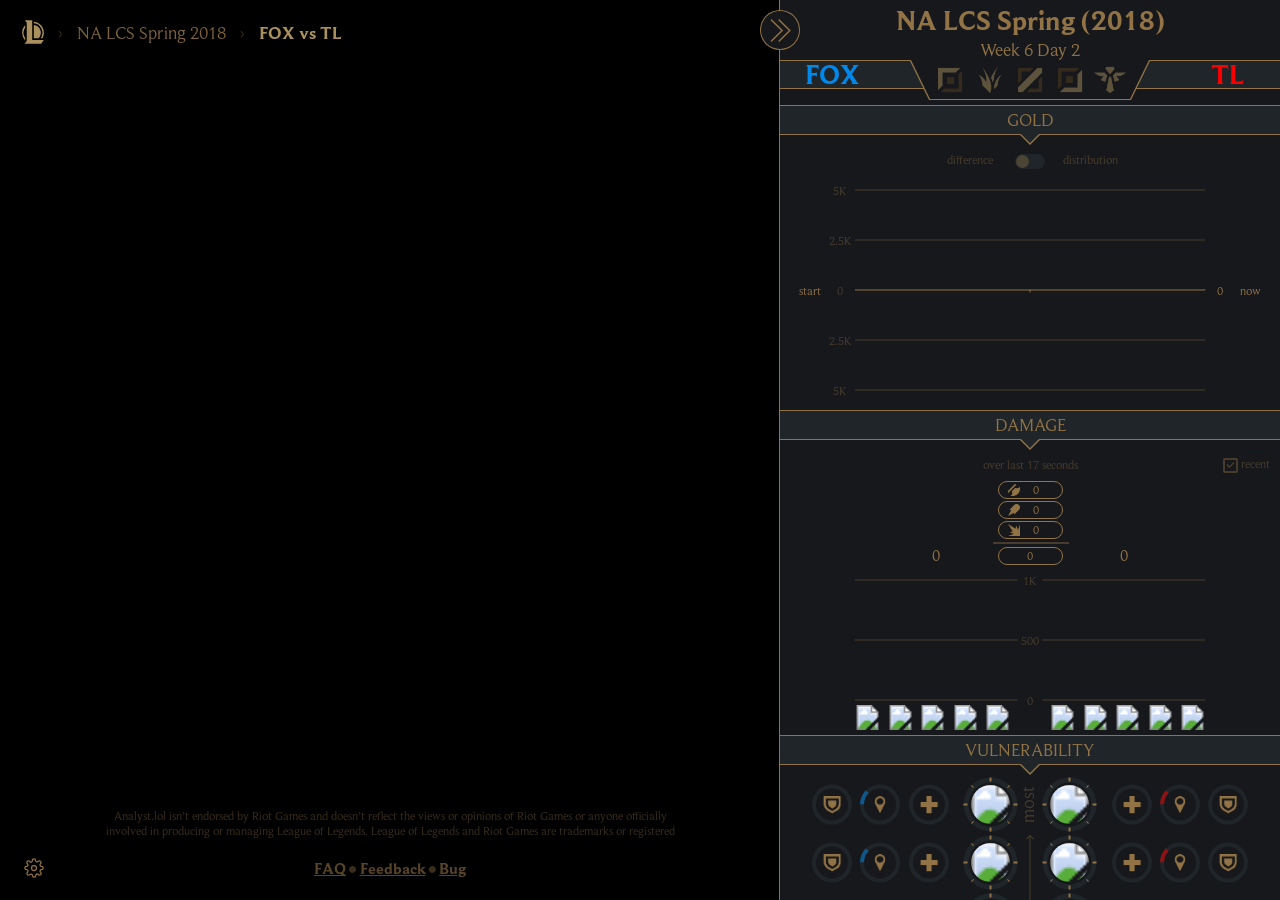
==== cs/index.html @ d7728520 "Update from https://github.com/hanscauwenbergh/lol-analyst/commit/0e7b8c67b54d99d92a9ac003f22424c6cb" ====
<!doctype html>
<html lang="en">
  <head>
    <meta charset="utf-8">
    <meta name="viewport" content="width=device-width, initial-scale=1, shrink-to-fit=no">
    <meta name="theme-color" content="#17181C">
    <!-- the pages are at paths such as /cs/: relative image paths, e.g. ./role-icons/, are from the root -->
    <base href="/">
    <link rel="manifest" href="/manifest.json">
    <link rel="icon" type="image/png" href="/favicon-16.png" sizes="16x16">
    <link rel="icon" type="image/png" href="/favicon-32.png" sizes="32x32">
    <link rel="icon" type="image/png" href="/favicon-96.png" sizes="96x96">
    <title>Analyst.lol - Data dashboard for esports streams</title>
    <meta property="og:image" content="https://www.analyst.lol/thumbnail.png">
    <script type="module" crossorigin src="/assets/index-m6L9dBAo.js"></script>
    <link rel="stylesheet" crossorigin href="/assets/index-scUVagf8.css">
  </head>
  <body>
    <noscript>
      You need to enable JavaScript to run this app.
    </noscript>
    <div id="root"></div>
  </body>
</html>
---- assets/index-scUVagf8.css ----
@font-face{font-family:BeaufortRegular;src:url(/assets/Beaufort-Regular-BSCElNrA.otf)}@font-face{font-family:BeaufortBold;src:url(/assets/Beaufort-Bold-DFCGYkaQ.ttf)}body{height:100%;margin:0;padding:0;overflow:hidden}
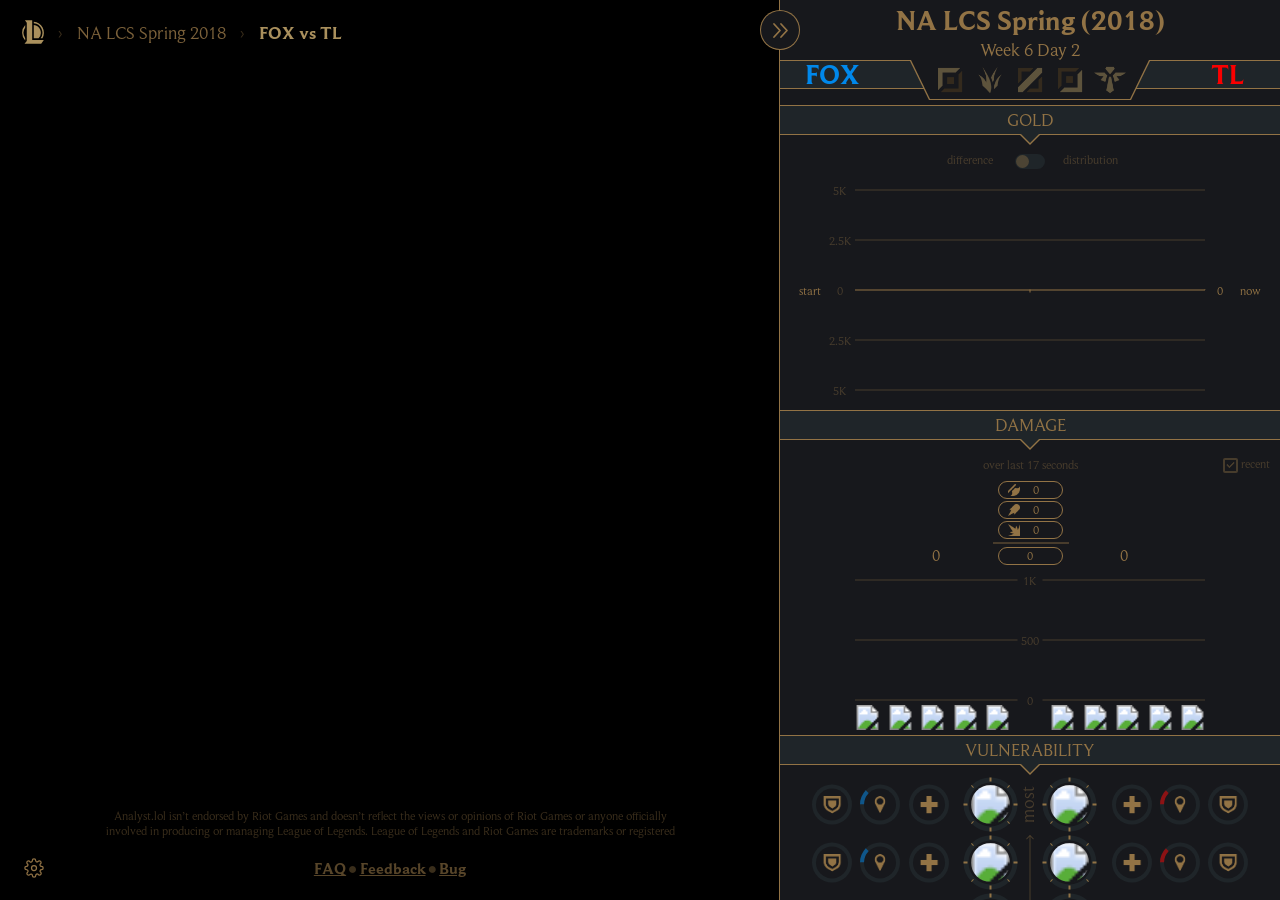
==== commit 4519c8a1: "Update from https://github.com/hanscauwenbergh/lol-analyst/commit/9752170e5ffc2b7c295799cece9dcb8295" ====
--- a/cs/index.html
+++ b/cs/index.html
@@ -12,7 +12,7 @@
     <link rel="icon" type="image/png" href="/favicon-96.png" sizes="96x96">
     <title>Analyst.lol - Data dashboard for esports streams</title>
     <meta property="og:image" content="https://www.analyst.lol/thumbnail.png">
-    <script type="module" crossorigin src="/assets/index-m6L9dBAo.js"></script>
+    <script type="module" crossorigin src="/assets/index-CspoLZy7.js"></script>
     <link rel="stylesheet" crossorigin href="/assets/index-scUVagf8.css">
   </head>
   <body>
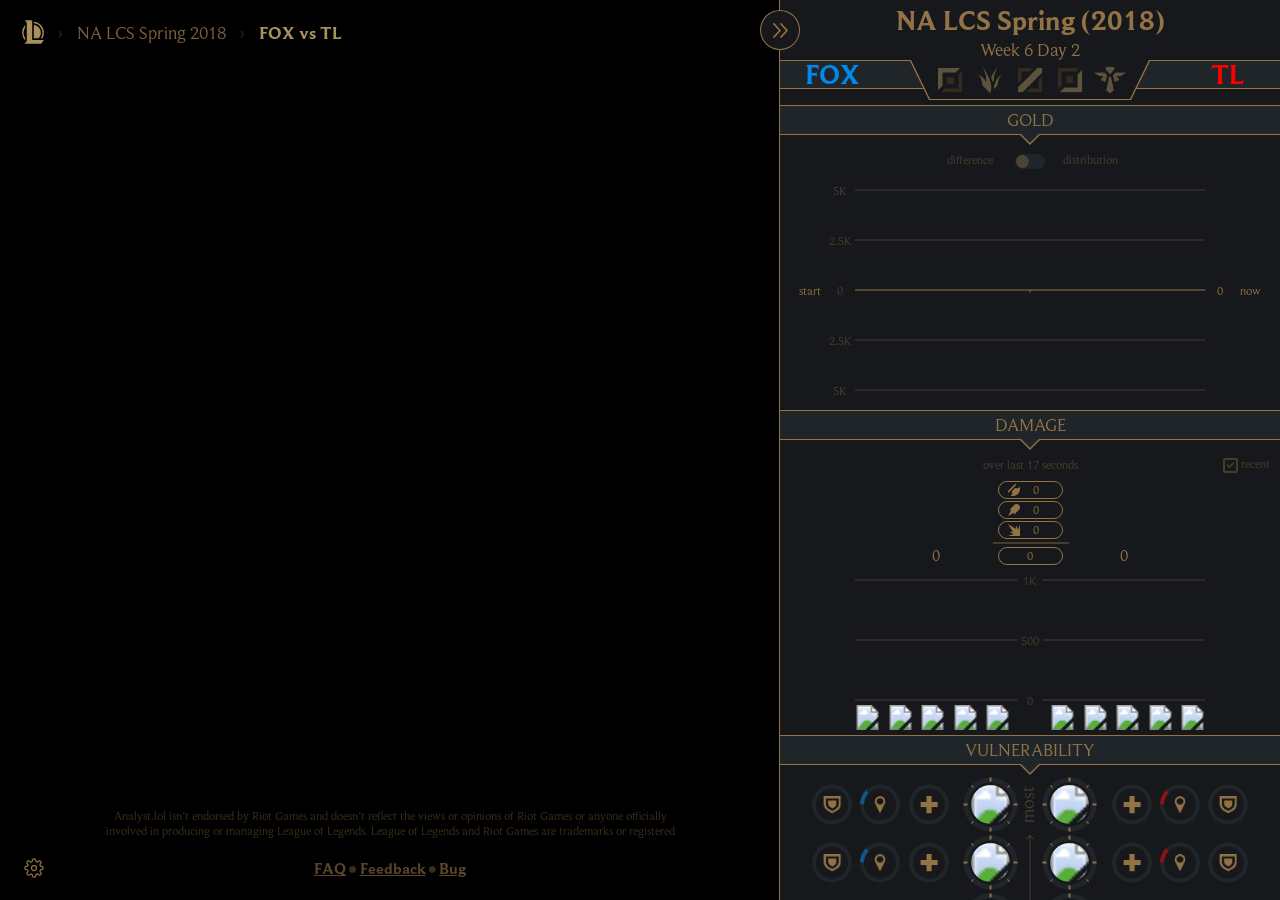
==== commit d5f5a03e: "Update from https://github.com/hanscauwenbergh/lol-analyst/commit/99042d32a90fe9456ecb63f7106169fe53" ====
--- a/cs/index.html
+++ b/cs/index.html
@@ -12,7 +12,7 @@
     <link rel="icon" type="image/png" href="/favicon-96.png" sizes="96x96">
     <title>Analyst.lol - Data dashboard for esports streams</title>
     <meta property="og:image" content="https://www.analyst.lol/thumbnail.png">
-    <script type="module" crossorigin src="/assets/index-CspoLZy7.js"></script>
+    <script type="module" crossorigin src="/assets/index-BkaoOPZ6.js"></script>
     <link rel="stylesheet" crossorigin href="/assets/index-scUVagf8.css">
   </head>
   <body>
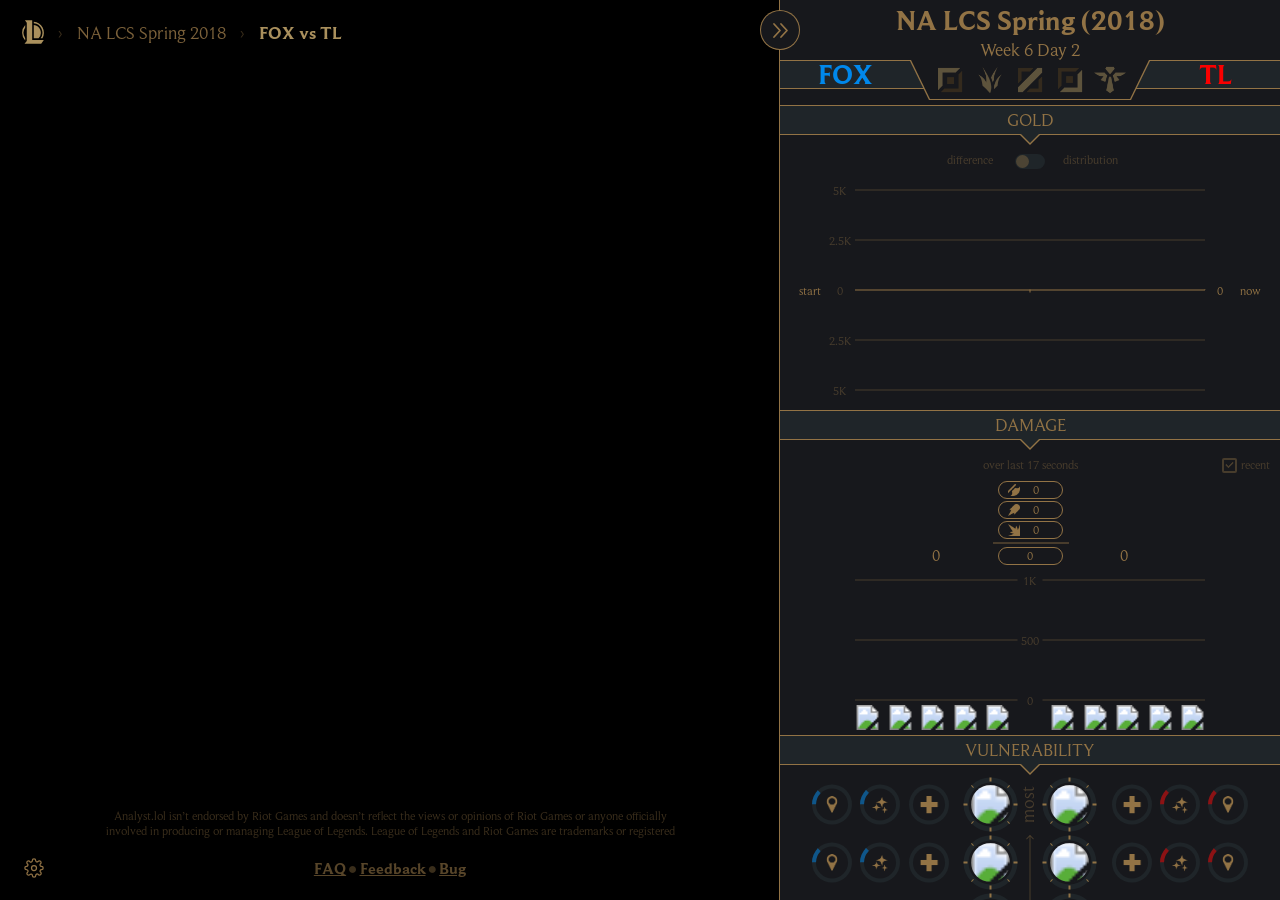
==== commit 2bdf2576: "Update from https://github.com/hanscauwenbergh/lol-analyst/commit/2c1a1897bf22f70c4b2fe7a9e78695af48" ====
--- a/cs/index.html
+++ b/cs/index.html
@@ -10,9 +10,12 @@
     <link rel="icon" type="image/png" href="/favicon-16.png" sizes="16x16">
     <link rel="icon" type="image/png" href="/favicon-32.png" sizes="32x32">
     <link rel="icon" type="image/png" href="/favicon-96.png" sizes="96x96">
+    <!-- the home screen's icon and name on an iPhone, which doesn't use the manifest's -->
+    <link rel="apple-touch-icon" href="/apple-touch-icon.png">
+    <meta name="apple-mobile-web-app-title" content="Analyst">
     <title>Analyst.lol - Data dashboard for esports streams</title>
-    <meta property="og:image" content="https://www.analyst.lol/thumbnail.png">
-    <script type="module" crossorigin src="/assets/index-BkaoOPZ6.js"></script>
+    <meta property="og:image" content="https://analyst.lol/thumbnail.png">
+    <script type="module" crossorigin src="/assets/index-Ba-Ok6Xs.js"></script>
     <link rel="stylesheet" crossorigin href="/assets/index-scUVagf8.css">
   </head>
   <body>
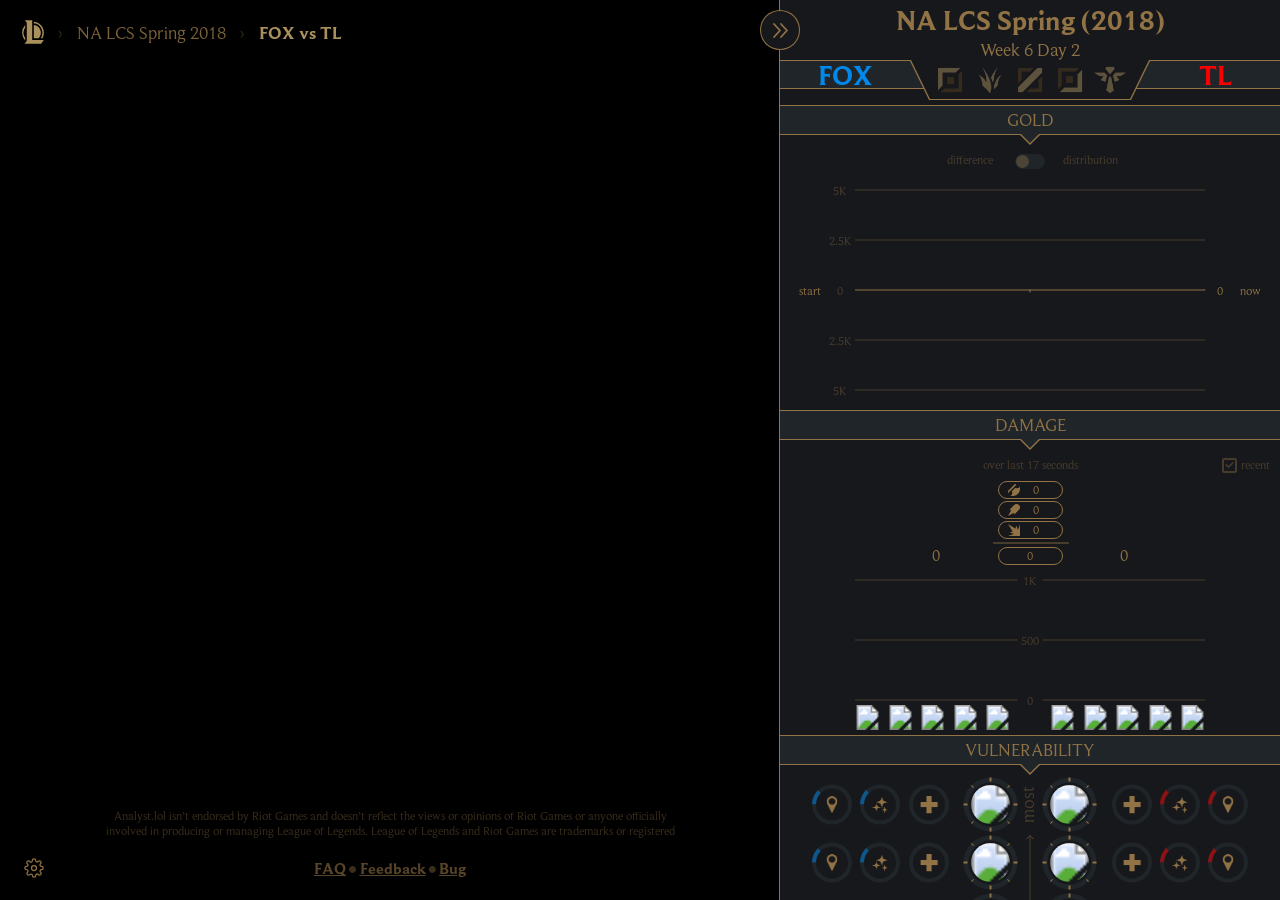
==== commit 8b1f3e94: "Update from https://github.com/hanscauwenbergh/lol-analyst/commit/c38dc290cd8bacc270a74473260d5db199" ====
--- a/cs/index.html
+++ b/cs/index.html
@@ -15,7 +15,7 @@
     <meta name="apple-mobile-web-app-title" content="Analyst">
     <title>Analyst.lol - Data dashboard for esports streams</title>
     <meta property="og:image" content="https://analyst.lol/thumbnail.png">
-    <script type="module" crossorigin src="/assets/index-Ba-Ok6Xs.js"></script>
+    <script type="module" crossorigin src="/assets/index-CiAgMOCI.js"></script>
     <link rel="stylesheet" crossorigin href="/assets/index-scUVagf8.css">
   </head>
   <body>
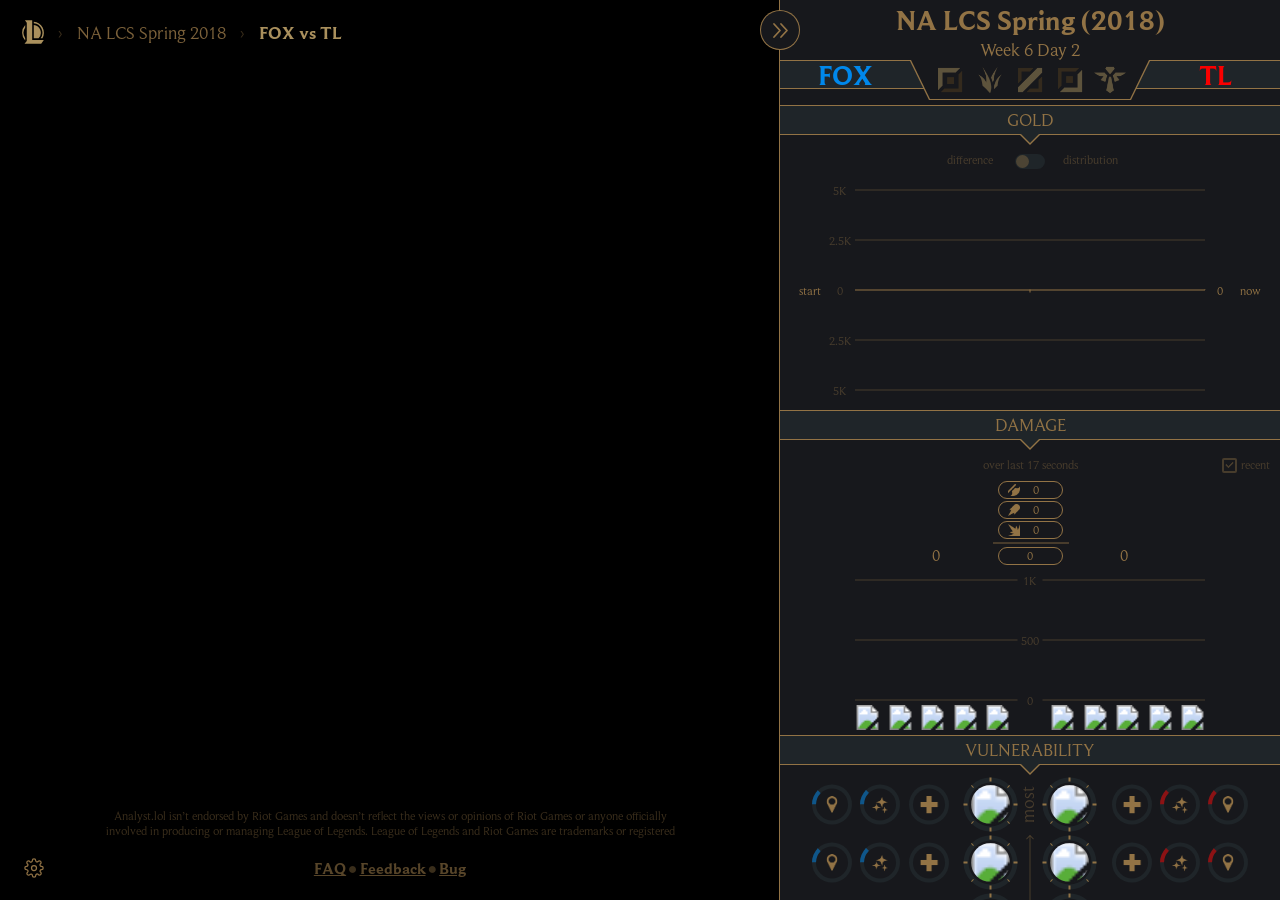
==== commit 200e12d3: "Update from https://github.com/hanscauwenbergh/lol-analyst/commit/8e7ae8e0d38b0d6cd08e627bfcc4065e74" ====
--- a/cs/index.html
+++ b/cs/index.html
@@ -15,7 +15,7 @@
     <meta name="apple-mobile-web-app-title" content="Analyst">
     <title>Analyst.lol - Data dashboard for esports streams</title>
     <meta property="og:image" content="https://analyst.lol/thumbnail.png">
-    <script type="module" crossorigin src="/assets/index-CiAgMOCI.js"></script>
+    <script type="module" crossorigin src="/assets/index-BJlNs818.js"></script>
     <link rel="stylesheet" crossorigin href="/assets/index-scUVagf8.css">
   </head>
   <body>
